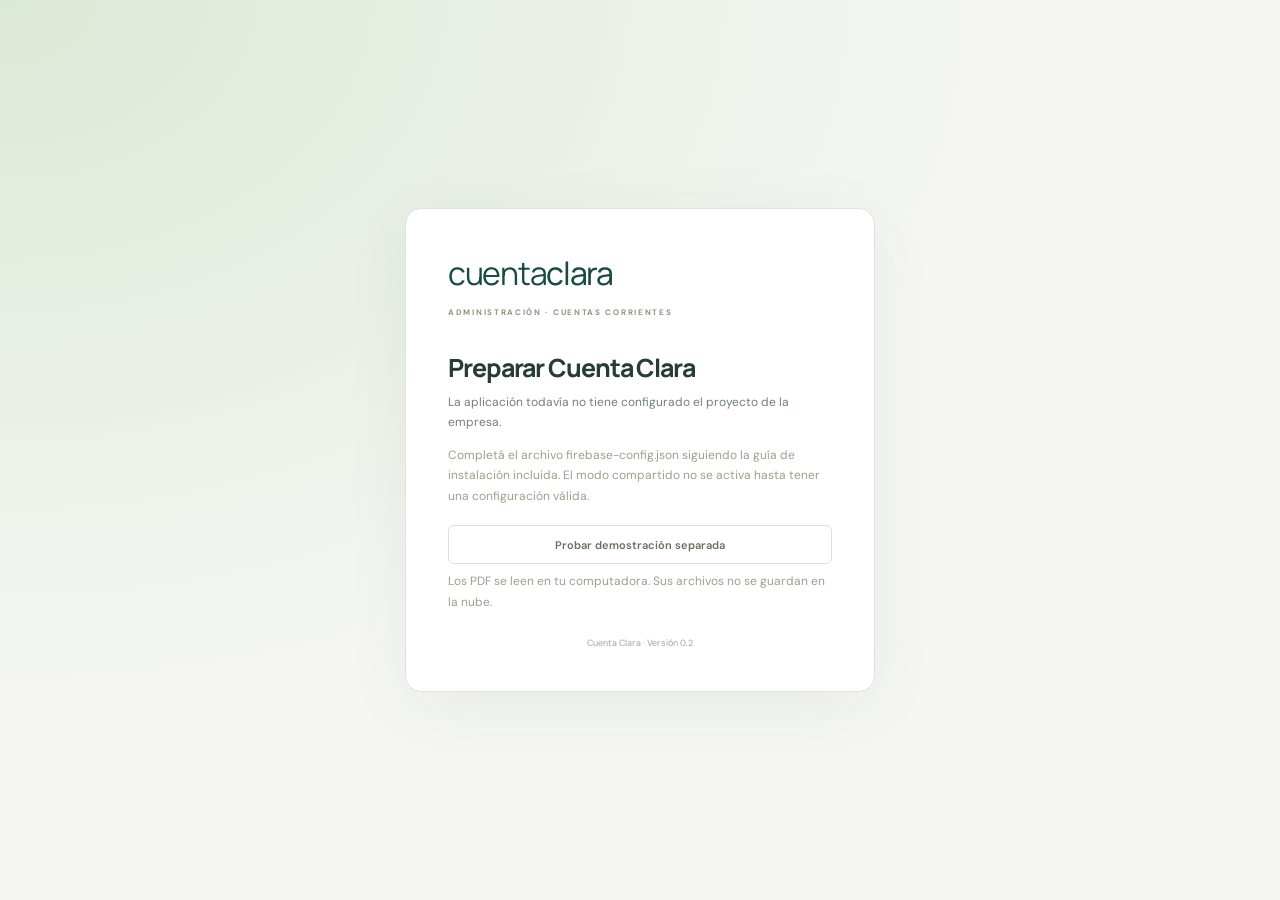
==== docs/index.html @ 3a0b6354 "Add files via upload" ====
<!doctype html>
<html lang="es-AR"><head><meta charset="UTF-8"><meta name="viewport" content="width=device-width, initial-scale=1.0"><meta name="theme-color" content="#174c43"><title>Cuenta Clara · Administración</title>  <script type="module" crossorigin src="./assets/index-BUtjv69B.js"></script>
  <link rel="modulepreload" crossorigin href="./assets/style-V3lvEBc2.js">
  <link rel="modulepreload" crossorigin href="./assets/domain-CBH5W_ga.js">
  <link rel="stylesheet" crossorigin href="./assets/style-u7dh1HYp.css">
</head><body><div id="app"></div><div id="modal-root"></div><div id="toast" role="status"></div></body></html>
---- docs/assets/style-u7dh1HYp.css ----
@import"https://fonts.googleapis.com/css2?family=DM+Sans:wght@400;450;500;550;600;650;700&family=Manrope:wght@400;500;600;650;700;750;800&display=swap";:root{font-family:DM Sans,Arial,sans-serif;color:#263d36;background:#f5f6f3;font-synthesis:none;--green:#174c43;--muted:#7b8580;--border:#e3e7e1;--soft:#eef3ee;--amber:#a66d20}*{box-sizing:border-box}body{margin:0}button,input,select,textarea{font:inherit}button,a,input,select,textarea{-webkit-tap-highlight-color:transparent}button{cursor:pointer}button:disabled{cursor:not-allowed;opacity:.45}button:focus-visible,a:focus-visible,input:focus-visible,select:focus-visible,textarea:focus-visible,label:focus-visible{outline:3px solid #99b7a1;outline-offset:3px}button{color:inherit}svg{width:20px;height:20px;flex-shrink:0;vertical-align:middle}a{color:inherit;text-decoration:none}h1,h2,h3,p{margin-top:0}h1,h2,h3{font-family:Manrope,DM Sans,sans-serif}h1{font-size:30px;font-weight:750;letter-spacing:-1.1px;margin-bottom:10px;line-height:1.25}h2{font-size:16px;letter-spacing:-.3px;margin-bottom:7px;font-weight:750}h3{font-size:15px;font-weight:700;margin-bottom:10px}p{font-size:14px;color:#718078;line-height:1.65}small{font-size:12px}.shell{display:flex;min-height:100vh}aside{width:246px;background:#fff;border-right:1px solid var(--border);position:fixed;inset:0 auto 0 0;display:flex;flex-direction:column;padding:32px 20px 0;z-index:20}.brand{display:flex;gap:10px;align-items:center;padding:0 10px;font-family:Manrope,sans-serif;font-size:25px;letter-spacing:-1.3px;font-weight:800;color:var(--green)}.brand-mark{background:var(--green);color:#fff;width:36px;height:38px;display:grid;place-items:center;border-radius:11px;transform:rotate(-6deg)}.brand-mark svg{width:25px;height:25px;transform:rotate(6deg)}.brand-light{font-weight:450}.brand small{display:block;font:600 8px DM Sans,sans-serif;letter-spacing:2.25px;margin-top:3px;color:#8b958e}.workspace{display:flex;align-items:center;gap:10px;padding:14px 10px;border:1px solid var(--border);border-radius:9px;margin:32px 0 27px;font-size:12px;font-weight:650}.workspace-icon{display:grid;place-items:center;width:30px;height:32px;border-radius:6px;background:#f0f1e8;color:#626e4f;font-size:14px}.workspace small{display:block;color:#8b938c;font-size:10px;font-weight:400;margin-top:4px}.workspace-dot{margin-left:auto;width:6px;height:6px;border-radius:50%;background:#88a78b}.nav-label{font-size:9px;font-weight:700;letter-spacing:1.6px;color:#919a94;padding-left:14px;display:block;margin-bottom:12px}.nav-label.second{margin-top:30px;margin-bottom:12px}nav{display:flex;flex-direction:column;gap:5px}.nav-item{border:0;background:none;display:flex;align-items:center;width:100%;height:44px;padding:0 13px;gap:12px;text-align:left;font-size:12px;color:#758077;border-radius:7px;position:relative}.nav-item svg{width:18px;height:18px}.nav-item.active{background:#eaf2eb;color:#255b45;font-weight:700}.nav-item.active:before{content:"";position:absolute;left:-20px;width:3px;height:25px;border-radius:0 3px 3px 0;background:var(--green)}.nav-item:hover:not(.active){background:#f5f7f3}.nav-count{font-size:10px;min-width:22px;text-align:center;background:#d9e8da;border-radius:5px;padding:3px 4px;margin-left:auto}.sidebar-bottom{margin-top:auto;padding-top:30px}.connection{font-size:11px;color:#5b7865;display:flex;align-items:center;gap:7px;margin:0 10px 8px}.connection span{width:6px;height:6px;background:#79977b;border-radius:50%}.sidebar-bottom p{font-size:10px;line-height:1.7;margin-left:10px;color:#98a097}.profile{border-top:1px solid var(--border);padding:22px 2px;display:flex;gap:10px;align-items:center;font-size:11px;font-weight:650}.avatar{border-radius:50%;width:34px;height:34px;display:grid;place-items:center;font-size:11px;background:#e9eee5;color:#53744a}.profile small{display:block;font-size:10px;color:#92998f;margin-top:4px;font-weight:400}.profile button{border:0;background:none;margin-left:auto;padding:4px;color:#869081}.profile svg{width:17px}.main{margin-left:246px;width:calc(100% - 246px);min-width:0;display:flex;flex-direction:column}header{height:78px;background:#fff;border-bottom:1px solid var(--border);display:flex;align-items:center;justify-content:space-between;padding:0 36px;gap:20px}.breadcrumb{display:flex;align-items:center;gap:12px;font-size:11px;color:#99a197}.breadcrumb svg{width:12px;height:12px}.breadcrumb strong{color:#59685d;font-weight:500}.header-right{display:flex;align-items:center;gap:24px}.period-pill{display:flex;gap:6px;align-items:center;font-size:10px;padding:7px 10px;background:#f3f5ef;border:1px solid #e9ede4;border-radius:5px;color:#6d7d62}.period-pill svg{width:12px;height:12px}.date-label{font-size:11px;color:#7b867b}.demo-bar{padding:9px 36px;background:#f2efdf;display:flex;align-items:center;justify-content:space-between;gap:12px;color:#8b7c51;font-size:10px;border-bottom:1px solid #eae6d5}.demo-bar strong{font-size:9px;letter-spacing:.6px}.demo-bar button{border:0;background:none;color:#7e7045;font-size:10px;display:flex;gap:6px;align-items:center;white-space:nowrap}.demo-bar svg{width:13px;height:13px}.update-bar{background:#e1edf5;border-bottom:1px solid #c9dde9;display:flex;align-items:center;justify-content:space-between;padding:12px 36px;font-size:13px;color:#2c5d73}.update-bar[hidden]{display:none}.update-bar button{border:1px solid #a4c3d5;border-radius:5px;background:#fff;padding:6px 12px;color:#275e75}.page-heading{display:flex;justify-content:space-between;align-items:center;gap:20px;margin-bottom:30px}.page-heading p{font-size:12px;margin-bottom:0}.eyebrow{font-size:9px;letter-spacing:1.7px;font-weight:700;color:#8a977e;margin-bottom:11px}.heading-actions{display:flex;gap:10px;flex-shrink:0}.btn{height:39px;display:inline-flex;align-items:center;justify-content:center;gap:8px;padding:0 15px;border-radius:6px;border:1px solid transparent;font-size:11px;font-weight:600;white-space:nowrap;text-decoration:none}.btn svg{width:15px;height:15px}.btn.primary{background:var(--green);color:#fff;border-color:var(--green);box-shadow:0 2px 2px #174c4308}.btn.primary:hover{background:#226152}.btn.secondary{border-color:#dce2d8;background:#fff;color:#65715f}.btn.secondary:hover{background:#f3f6ef}.btn.danger{background:#fff5f2;border-color:#e4c8c0;color:#a4533c}.btn.wide{width:100%;margin:7px 0}.btn.small{height:29px;font-size:10px;padding:0 12px}main{padding:35px 36px 50px;flex:1;max-width:1760px;width:100%;align-self:center}.stats{display:grid;grid-template-columns:repeat(4,minmax(0,1fr));gap:16px;margin-bottom:26px}.stat{background:#fff;border:1px solid var(--border);border-radius:9px;min-height:146px;padding:21px 20px 17px;box-shadow:0 2px 3px #364b2802}.stat-top{display:flex;align-items:center;justify-content:space-between;gap:4px;font-size:11px;color:#7c877c}.stat-icon{display:grid;place-items:center;width:29px;height:29px;border-radius:7px;background:#f4f6ee;color:#7d8d6c}.stat-icon svg{width:15px;height:15px}.stat>strong{display:block;font-family:Manrope,sans-serif;font-weight:750;font-size:25px;letter-spacing:-1.1px;margin:11px 0 8px;white-space:nowrap}.stat small{font-size:10px;color:#929d90}.stat.featured{background:#174c43;color:#fff;border-color:#174c43;position:relative;overflow:hidden}.stat.featured:after{content:"";position:absolute;border:1px solid #ffffff0d;border-radius:50%;width:140px;height:140px;bottom:-90px;right:-15px;box-shadow:0 0 0 20px #ffffff03,0 0 0 40px #ffffff02}.stat.featured .stat-top{color:#c2d3c3}.stat.featured small{color:#aec3b5}.stat.featured .stat-icon{background:#ffffff12;color:#c9dac4}.panel{background:#fff;border:1px solid var(--border);border-radius:9px;overflow:hidden;box-shadow:0 2px 3px #364b2802}.panel-heading{display:flex;align-items:center;justify-content:space-between;padding:23px 24px 18px;gap:12px}.panel-heading p{font-size:10px;margin:0;color:#96a08f}.panel-heading h2{font-size:14px}.text-btn{display:inline-flex;align-items:center;gap:5px;padding:0;border:0;background:none;color:#47734f;font-size:10px;white-space:nowrap}.text-btn svg{width:13px;height:13px}.dashboard-grid{display:grid;grid-template-columns:1.7fr 1fr;gap:23px;margin-bottom:25px}.account-bar-row{display:flex;gap:13px;align-items:center;width:100%;background:none;border:0;border-top:1px solid #f0f2eb;text-align:left;padding:17px 24px}.account-bar-row:hover{background:#fafcf7}.rank{font-size:10px;color:#a0a999;margin-top:-13px}.account-bar-main{flex:1;min-width:0}.account-bar-main strong{font-size:11px;font-weight:600}.account-bar-main small{font-size:9px;color:#929c8d;display:block;margin-top:3px}.bar-track{display:block;background:#f0f3ed;height:3px;border-radius:4px;margin-top:12px;max-width:300px}.bar-track>span{display:block;height:100%;background:#98ae8a;border-radius:4px}.account-bar-row:first-of-type .bar-track>span{background:#446e50}.account-bar-amount{font-size:12px;display:flex;align-items:center;gap:16px;white-space:nowrap}.account-bar-amount svg{width:13px;height:13px;color:#b5bcae}.quick-panel{display:flex;flex-direction:column;align-items:center;padding-bottom:20px;background:linear-gradient(145deg,#fff,#fcfcf6)}.quick-panel .panel-heading{align-self:stretch}.quick-panel>p{max-width:260px;text-align:center;font-size:11px;padding:0 20px;color:#899280;line-height:1.8;margin-bottom:14px}.quick-panel>h3{font-size:14px;margin-bottom:8px}.quick-panel .wide{width:calc(100% - 48px);margin-top:auto}.import-illustration{position:relative;width:75px;height:77px;margin:7px 0 19px;border:1px solid #dce4d6;border-radius:14px;background:#f2f5eb;display:grid;place-items:center;transform:rotate(-7deg)}.import-illustration>svg{width:38px;height:38px;color:#6b8860}.import-illustration>span{position:absolute;bottom:-6px;right:-8px;width:27px;height:27px;background:#467c55;border:4px solid #fff;border-radius:50%;color:#fff;display:grid;place-items:center}.import-illustration>span svg{width:13px;height:13px}.privacy-note{font-size:9px;display:flex;align-items:center;gap:5px;color:#9aab90;margin-top:8px}.privacy-note svg{width:11px;height:11px}.table-wrap{overflow:auto}table{width:100%;border-collapse:collapse;font-size:11px;text-align:left;white-space:nowrap}thead{background:#f8faf6;color:#8b9585}th{font-size:9px;font-weight:600;letter-spacing:.3px;padding:12px 22px;border-top:1px solid #edf0e8;border-bottom:1px solid #e9ede5}td{padding:16px 22px;border-bottom:1px solid #eef1e9;color:#68745f}tr:last-child td{border-bottom:0}tbody tr:hover{background:#fcfdf9}.num{text-align:right;font-variant-numeric:tabular-nums}.strong{font-weight:650;color:#3d5143}.cell-link{border:0;background:none;padding:0;font-size:11px;font-weight:600;color:#365d42;text-align:left}.cell-link:hover{text-decoration:underline}.cell-sub{display:block;color:#9aa38f;font-size:9px;margin-top:5px;max-width:220px;overflow:hidden;text-overflow:ellipsis}.badge{display:inline-block;font-size:9px;line-height:1.5;padding:3px 7px;border-radius:4px;font-weight:500}.badge.green{background:#eaf3e8;color:#658359}.badge.gray{background:#f0f2ec;color:#849176}.badge.amber{background:#fbf1db;color:#ab873e}.badge.blue{background:#eaf0f5;color:#6b8a9d}.movement-icon{display:inline-grid;place-items:center;width:26px;height:26px;border-radius:7px;background:#eff3e9;margin-right:10px;color:#879f76}.movement-icon svg{width:13px;height:13px}.toolbar{display:flex;align-items:center;gap:12px;padding:20px 22px;flex-wrap:wrap}.search-box{display:flex;align-items:center;gap:10px;min-width:270px;flex:1;height:38px;padding:0 12px;border:1px solid #e0e5d9;border-radius:6px;background:#fff}.search-box svg{width:15px;height:15px;color:#98a18e}.search-box input{width:100%;border:0;outline:0;font-size:11px;color:#617357;background:transparent}.search-box input::placeholder{color:#a1a995}.toolbar select{font-size:10px;min-width:150px;height:38px;border:1px solid #e0e5d9;color:#7a866d;border-radius:6px;background:#fff;padding:0 10px}.date-filters{display:flex;align-items:center;gap:14px;padding:0 22px 18px;font-size:10px;flex-wrap:wrap;color:#8d987f}.date-filters label{display:flex;align-items:center;gap:6px}.date-filters input{font-size:10px;border:1px solid var(--border);border-radius:4px;padding:5px;color:#738269}.date-filters>span{margin-left:auto;font-weight:600}.table-footer{border-top:1px solid var(--border);padding:15px 22px;display:flex;align-items:center;justify-content:space-between;font-size:10px;color:#95a087;gap:14px}.table-footer>div{display:flex;gap:6px}.credit-text{color:#568c65!important}.danger-text{color:#b45943!important}.muted{color:#94a088;font-size:11px}.empty{text-align:center;padding:40px 20px;color:#a5af98}.empty>svg{width:33px;height:33px;margin-bottom:14px;color:#9aac8a}.empty h3{font-size:14px;color:#64765a}.empty p{font-size:11px;margin:0 auto 15px;max-width:380px}.import-layout{display:grid;grid-template-columns:1.9fr 1fr;gap:24px}.import-panel{padding-bottom:5px}.dropzone{display:flex;align-items:center;flex-direction:column;justify-content:center;margin:8px 24px 20px;padding:38px 20px;border:1.5px dashed #c7d5bd;border-radius:8px;background:#fafcf7;cursor:pointer;text-align:center;gap:12px}.dropzone.dragging{background:#e8f0df;border-color:#46784e}.dropzone input{display:none}.upload-icon{width:53px;height:53px;border:1px solid #dfE7d7;background:#fff;border-radius:13px;display:grid;place-items:center;margin-bottom:7px;color:#638356}.upload-icon svg{width:24px;height:24px}.dropzone>strong{font-size:15px}.dropzone>span:not(.btn):not(.upload-icon){font-size:11px;color:#94a087}.dropzone .btn{margin-top:5px}.upload-status{font-size:12px;text-align:center;color:#668657;margin-bottom:10px}.import-steps{display:grid;grid-template-columns:repeat(3,1fr);gap:16px;padding:0 24px 20px}.import-steps>div{font-size:11px;position:relative;padding-left:32px}.import-steps span{position:absolute;left:0;top:-2px;border-radius:50%;width:23px;height:23px;background:#edf3e7;display:grid;place-items:center;color:#809b6b;font-size:10px}.import-steps p{font-size:10px;line-height:1.5;margin-top:5px}.import-help{padding:26px 24px;background:#fcfdf8}.round-icon{display:inline-grid;place-items:center;width:38px;height:38px;border:1px solid #e1e8d8;border-radius:10px;background:#f0f5e8;color:#74985e;margin-bottom:17px}.round-icon svg{width:18px;height:18px}.import-help h2{font-size:16px}.import-help p,.import-help h3{font-size:12px}.import-help ul,.rules-list{padding-left:17px;font-size:11px;color:#87957c;line-height:1.9}.import-help li{margin-bottom:9px}hr{border:0;border-top:1px solid #e6ecdf;margin:23px 0}.callout{font-size:11px;color:#8b825d;background:#f6f3e7;border:1px solid #ede7d2;padding:13px 15px;border-radius:6px;line-height:1.7}.callout svg{width:15px;height:15px;margin-right:5px}.green-callout{color:#547d57;background:#eff6eb;border-color:#dce9d1}.review-panel{margin-top:25px}.review-table th,.review-table td{padding:11px 12px}.review-table input:not([type=checkbox]){width:150px;display:block;padding:7px 8px;font-size:10px;border:1px solid #e4e8dc;border-radius:4px;margin:3px 0;color:#637657;background:#fff}.review-table input[data-field=total]{width:105px}.review-table input[data-field=seller]{width:80px}.review-table input[type=checkbox]{accent-color:var(--green)}.review-table td{vertical-align:top}.duplicate-row{background:#faf8f0}.three{grid-template-columns:repeat(3,1fr)}.total-row{background:#f0f4e9;font-weight:700}.total-row td{color:#557148}.close-banner{display:flex;align-items:center;gap:22px;background:#fff;border:1px solid var(--border);border-radius:9px;padding:27px;margin-bottom:16px}.close-banner .round-icon{margin:0;flex-shrink:0;width:48px;height:48px}.close-banner h2{text-transform:capitalize;font-size:23px}.close-banner p{font-size:11px;margin:0;max-width:600px}.close-banner .btn{margin-left:auto}.helper{font-size:11px;line-height:1.7;color:#98a28b}.spaced{margin-top:25px}.settings-grid{display:grid;grid-template-columns:repeat(2,1fr);gap:24px}.padded{padding:25px}.padded h2{margin-top:13px}.padded p{font-size:12px}.setting-line{display:flex;align-items:center;justify-content:space-between;gap:15px;border-bottom:1px solid #eef1e6;padding:14px 0;font-size:11px;color:#94a083}.setting-line strong{font-size:11px;color:#637854;text-align:right}.setting-line:last-child{border:0}.padded .callout{margin-top:22px}footer{display:flex;justify-content:space-between;gap:20px;margin:0 36px;border-top:1px solid var(--border);padding:19px 0;color:#94a086;font-size:9px}footer>span{color:#acb49f}.modal-open{overflow:hidden}.modal-backdrop{position:fixed;inset:0;background:#15382c66;backdrop-filter:blur(3px);display:flex;align-items:center;justify-content:center;padding:35px;z-index:100}.modal{background:#fff;border:1px solid #d8e3cf;border-radius:12px;width:550px;max-width:100%;max-height:90vh;display:flex;flex-direction:column;box-shadow:0 20px 80px #183d2b33}.wide-modal{width:880px}.modal-heading{display:flex;align-items:center;justify-content:space-between;padding:25px 28px 20px;border-bottom:1px solid var(--border);flex-shrink:0}.modal-heading h2{font-size:22px;letter-spacing:-.7px;margin:0}.modal-heading .eyebrow{font-size:8px;margin-bottom:8px}.icon-btn{background:#f4f7ef;border:0;border-radius:50%;width:30px;height:30px;display:grid;place-items:center;color:#8d9d7d}.icon-btn svg{width:16px;height:16px}.modal-body{padding:24px 28px;overflow:auto;min-height:0}.modal-body p{font-size:12px}.modal-footer{display:flex;justify-content:flex-end;gap:9px;border-top:1px solid var(--border);padding:17px 28px;flex-shrink:0}.field{display:block;font-size:11px;font-weight:600;color:#69805c;margin-bottom:18px}.field>input,.field>select,.field>textarea{display:block;width:100%;height:40px;border:1px solid #dce5d2;border-radius:5px;padding:9px 11px;font-size:12px;color:#47603d;background:#fff;margin-top:8px}.field>textarea{height:90px;resize:vertical}.field .optional{font-weight:400;color:#9aab8a}.form-grid{display:grid;grid-template-columns:1fr 1fr;gap:18px}.allocation-heading{display:flex;justify-content:space-between;gap:12px;align-items:center;margin-top:24px}.allocation-heading h3{margin:0}.allocation-list{border:1px solid #e3eadc;border-radius:6px;max-height:275px;overflow:auto}.allocation-row{display:flex;justify-content:space-between;align-items:center;gap:12px;padding:12px 15px;border-bottom:1px solid #edf1e5}.allocation-row:last-child{border:0}.allocation-row strong{font-size:11px}.allocation-row small{display:block;font-size:10px;color:#8fa27d;margin-top:5px}.allocation-row input{width:145px;height:35px;border:1px solid #d9e3cf;border-radius:5px;padding:7px 10px;text-align:right;font-size:12px;color:#47643c}.payment-totals{display:flex;justify-content:space-between;background:#f3f7ed;padding:17px 20px;border-radius:6px;margin:18px 0}.payment-totals span{display:block;font-size:10px;color:#8a9e77;margin-bottom:5px}.payment-totals strong{font-size:19px;color:#4b713c}.mini-stats{display:flex;gap:30px;padding:20px 0;margin-bottom:16px;border-bottom:1px solid var(--border)}.mini-stats small{display:block;color:#91a07f;font-size:10px;margin-bottom:9px}.mini-stats strong{font-family:Manrope;font-size:22px;letter-spacing:-.6px}.account-meta{font-size:12px;color:#8d9b7d}.modal .table-wrap{margin:0 -5px}.modal td,.modal th{padding:12px 10px;font-size:10px}.detail-grid{display:grid;grid-template-columns:repeat(3,1fr);gap:24px;margin-bottom:25px}.detail-grid small{display:block;font-size:10px;color:#98a986;margin-bottom:8px}.detail-grid strong{font-size:12px;font-weight:600}.receipt-heading{display:flex;justify-content:space-between;gap:20px;padding-bottom:20px;border-bottom:2px solid #668450}.receipt-heading h3{font-size:17px;margin-bottom:6px}.receipt-heading span{font-size:10px;color:#9aa88a}.receipt-heading>strong{font-size:18px;color:#617c4f}.receipt-data{display:flex;justify-content:space-between;gap:20px;margin:25px 0}.receipt-data>div{display:flex;flex-direction:column;gap:6px}.receipt-data small{font-size:10px;color:#a2ae92}.receipt-data strong{font-size:13px}.receipt-data span{font-size:11px;color:#9aa78c}.receipt-amount{display:flex;justify-content:space-between;align-items:center;background:#f2f6ea;padding:21px 20px;margin-bottom:25px;border-radius:6px;font-size:12px;color:#7b9369}.receipt-amount strong{font-size:24px;color:#476c35}.void-stamp{color:#a54d39;padding:10px;font-size:22px;border:2px solid #c98f7f;display:inline-block;margin-top:15px}.sr-only{position:absolute;width:1px;height:1px;overflow:hidden;clip:rect(0,0,0,0)}#form-error{color:#b0553b;font-size:12px;line-height:1.7;margin-top:15px}#form-error:empty{display:none}#toast{position:fixed;bottom:27px;left:calc(50% + 100px);transform:translate(-50%,20px);background:#254f3d;color:#fff;border:1px solid #57754a;border-radius:8px;padding:14px 22px;max-width:650px;font-size:12px;line-height:1.6;opacity:0;pointer-events:none;transition:opacity .15s,transform .15s;z-index:200;box-shadow:0 5px 20px #0002}#toast.show{opacity:1;transform:translate(-50%)}#toast.error{background:#874e3b;border-color:#aa7a5b}.desktop-only{display:none}@media(min-width:1550px){main{padding:42px 45px}.stat>strong{font-size:29px}.dashboard-grid{grid-template-columns:1.9fr 1fr}.account-bar-row{padding-top:20px;padding-bottom:20px}}@media(max-width:1250px){aside{width:215px;padding-left:16px;padding-right:16px}.main{margin-left:215px;width:calc(100% - 215px)}.brand{font-size:22px;padding:0 5px}.brand small{font-size:7px}.nav-item.active:before{left:-16px}header{padding:0 24px}.demo-bar{padding-left:24px;padding-right:24px}main{padding:28px 24px}.stat{padding:16px 14px;min-height:135px}.stat>strong{font-size:21px}.stats{gap:12px}.page-heading{align-items:flex-start}h1{font-size:27px}.heading-actions{flex-direction:column;gap:6px}.heading-actions .btn{height:33px}.dashboard-grid{gap:16px;grid-template-columns:1.55fr 1fr}.account-bar-row{padding-left:18px;padding-right:18px;gap:9px}.account-bar-amount{font-size:11px;gap:8px}.account-bar-main strong{font-size:10px}.account-bar-main small{font-size:8px}.quick-panel>h3{font-size:12px}.panel-heading{padding-left:18px;padding-right:18px}.date-label{display:none}.import-layout{grid-template-columns:1.6fr 1fr}.import-steps{gap:8px;padding-left:18px;padding-right:18px}.import-steps>div{padding-left:0;padding-top:29px}.import-steps span{top:0}.quick-panel>p{font-size:10px}td,th{padding-left:17px;padding-right:17px}.nav-item{font-size:11px}.table-footer{padding:12px 17px}.close-banner{padding:21px;gap:15px}.close-banner h2{font-size:20px}}@media(max-width:950px){.shell{display:none}.desktop-only{min-height:100vh;display:flex;align-items:center;justify-content:center;flex-direction:column;padding:40px;text-align:center}.desktop-only>svg{width:40px;height:40px;margin-bottom:25px;color:#668056}.desktop-only h2{font-size:23px}.desktop-only p{max-width:350px;font-size:14px}.modal-backdrop{display:none}}@media print{aside,header,.demo-bar,.heading-actions,footer,.toolbar,.date-filters,.btn,.text-btn{display:none!important}.main{width:100%;margin:0}main{padding:0}.panel{border:0;box-shadow:none}.shell{display:block}.desktop-only{display:none}}.login-shell{min-height:100vh;display:grid;place-items:center;padding:35px;background:radial-gradient(ellipse at top left,#dce8d6,transparent 55%),#f5f6f3}.login-card{width:470px;max-width:100%;padding:42px;border-radius:16px;background:#fff;border:1px solid #dce5d6;box-shadow:0 14px 65px #174c4310}.login-brand{font-family:Manrope,sans-serif;font-size:32px;letter-spacing:-1.3px;color:#174c43;margin-bottom:12px}.login-brand strong{font-weight:450}.login-card .eyebrow{display:block;font-size:8px;margin-bottom:35px}.login-card h1{font-size:25px}.login-card p{font-size:12px}.login-version{display:block;text-align:center;font-size:9px;color:#9ba992;margin-top:25px}.login-error{margin-bottom:20px;overflow-wrap:anywhere}.loading-screen{display:grid;place-items:center;min-height:100vh;color:#52794d}.cloud-bar{background:#e9f2e9;color:#54734c;border-color:#dae6d6}.cloud-bar button{color:#54734c}#init-error{color:#a34e38;font-size:12px}
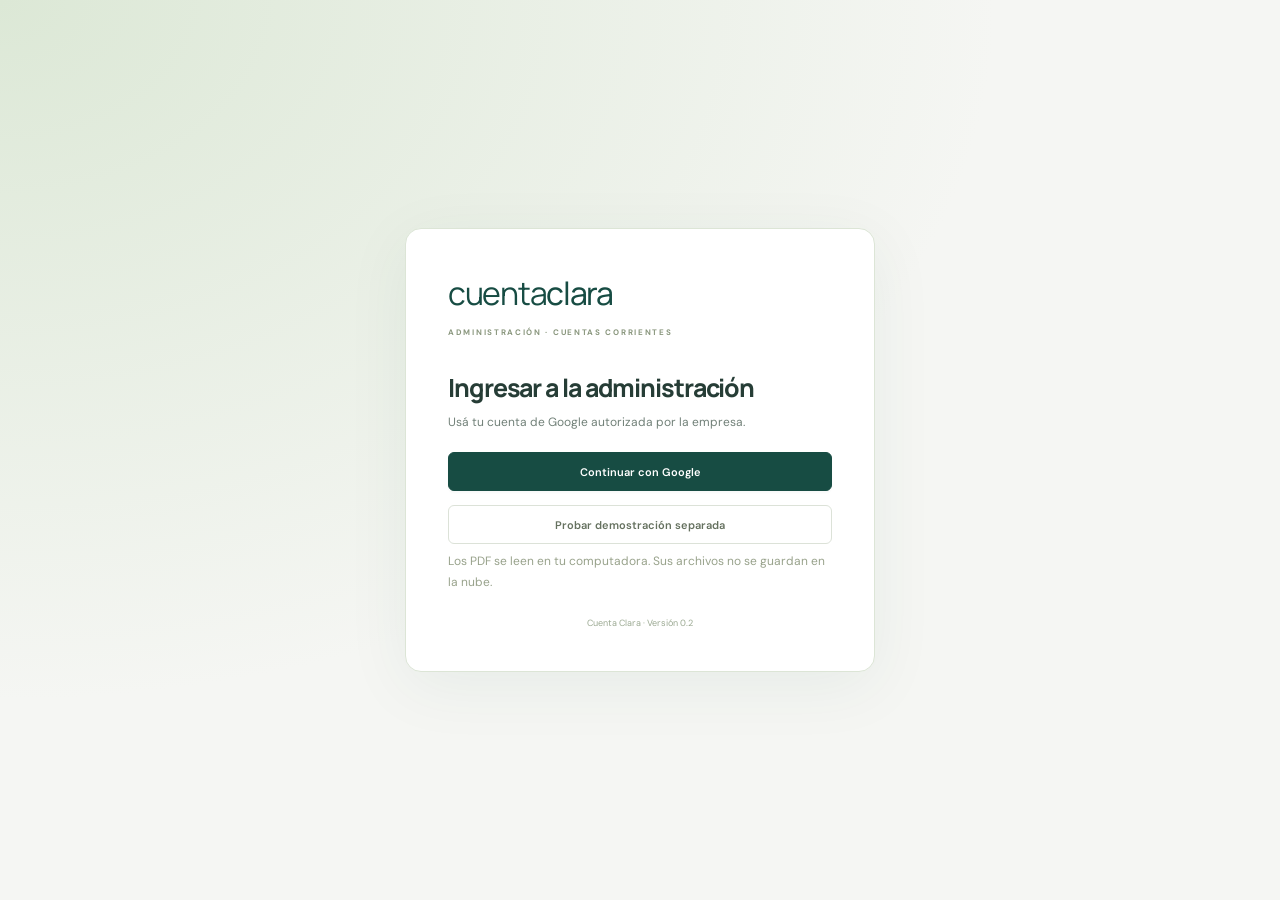
==== commit 57f0f008: "Add files via upload" ====
--- a/docs/index.html
+++ b/docs/index.html
@@ -1,6 +1,6 @@
 <!doctype html>
-<html lang="es-AR"><head><meta charset="UTF-8"><meta name="viewport" content="width=device-width, initial-scale=1.0"><meta name="theme-color" content="#174c43"><title>Cuenta Clara · Administración</title>  <script type="module" crossorigin src="./assets/index-BUtjv69B.js"></script>
-  <link rel="modulepreload" crossorigin href="./assets/style-V3lvEBc2.js">
-  <link rel="modulepreload" crossorigin href="./assets/domain-CBH5W_ga.js">
-  <link rel="stylesheet" crossorigin href="./assets/style-u7dh1HYp.css">
+<html lang="es-AR"><head><meta charset="UTF-8"><meta name="viewport" content="width=device-width, initial-scale=1.0"><meta name="theme-color" content="#174c43"><title>Cuenta Clara · Administración</title>  <script type="module" crossorigin src="./assets/index-BOYh2QRl.js"></script>
+  <link rel="modulepreload" crossorigin href="./assets/style-Cfg3qlSr.js">
+  <link rel="modulepreload" crossorigin href="./assets/domain-D1X_WemY.js">
+  <link rel="stylesheet" crossorigin href="./assets/style-BJ0FWhOJ.css">
 </head><body><div id="app"></div><div id="modal-root"></div><div id="toast" role="status"></div></body></html>
--- a/docs/assets/style-BJ0FWhOJ.css
+++ b/docs/assets/style-BJ0FWhOJ.css
@@ -0,0 +1 @@
+@import"https://fonts.googleapis.com/css2?family=DM+Sans:wght@400;450;500;550;600;650;700&family=Manrope:wght@400;500;600;650;700;750;800&display=swap";:root{font-family:DM Sans,Arial,sans-serif;color:#263d36;background:#f5f6f3;font-synthesis:none;--green:#174c43;--muted:#7b8580;--border:#e3e7e1;--soft:#eef3ee;--amber:#a66d20}*{box-sizing:border-box}body{margin:0}button,input,select,textarea{font:inherit}button,a,input,select,textarea{-webkit-tap-highlight-color:transparent}button{cursor:pointer}button:disabled{cursor:not-allowed;opacity:.45}button:focus-visible,a:focus-visible,input:focus-visible,select:focus-visible,textarea:focus-visible,label:focus-visible{outline:3px solid #99b7a1;outline-offset:3px}button{color:inherit}svg{width:20px;height:20px;flex-shrink:0;vertical-align:middle}a{color:inherit;text-decoration:none}h1,h2,h3,p{margin-top:0}h1,h2,h3{font-family:Manrope,DM Sans,sans-serif}h1{font-size:30px;font-weight:750;letter-spacing:-1.1px;margin-bottom:10px;line-height:1.25}h2{font-size:16px;letter-spacing:-.3px;margin-bottom:7px;font-weight:750}h3{font-size:15px;font-weight:700;margin-bottom:10px}p{font-size:14px;color:#718078;line-height:1.65}small{font-size:12px}.shell{display:flex;min-height:100vh}aside{width:246px;background:#fff;border-right:1px solid var(--border);position:fixed;inset:0 auto 0 0;display:flex;flex-direction:column;padding:32px 20px 0;z-index:20}.brand{display:flex;gap:10px;align-items:center;padding:0 10px;font-family:Manrope,sans-serif;font-size:25px;letter-spacing:-1.3px;font-weight:800;color:var(--green)}.brand-mark{background:var(--green);color:#fff;width:36px;height:38px;display:grid;place-items:center;border-radius:11px;transform:rotate(-6deg)}.brand-mark svg{width:25px;height:25px;transform:rotate(6deg)}.brand-light{font-weight:450}.brand small{display:block;font:600 8px DM Sans,sans-serif;letter-spacing:2.25px;margin-top:3px;color:#8b958e}.workspace{display:flex;align-items:center;gap:10px;padding:14px 10px;border:1px solid var(--border);border-radius:9px;margin:32px 0 27px;font-size:12px;font-weight:650}.workspace-icon{display:grid;place-items:center;width:30px;height:32px;border-radius:6px;background:#f0f1e8;color:#626e4f;font-size:14px}.workspace small{display:block;color:#8b938c;font-size:10px;font-weight:400;margin-top:4px}.workspace-dot{margin-left:auto;width:6px;height:6px;border-radius:50%;background:#88a78b}.nav-label{font-size:9px;font-weight:700;letter-spacing:1.6px;color:#919a94;padding-left:14px;display:block;margin-bottom:12px}.nav-label.second{margin-top:30px;margin-bottom:12px}nav{display:flex;flex-direction:column;gap:5px}.nav-item{border:0;background:none;display:flex;align-items:center;width:100%;height:44px;padding:0 13px;gap:12px;text-align:left;font-size:12px;color:#758077;border-radius:7px;position:relative}.nav-item svg{width:18px;height:18px}.nav-item.active{background:#eaf2eb;color:#255b45;font-weight:700}.nav-item.active:before{content:"";position:absolute;left:-20px;width:3px;height:25px;border-radius:0 3px 3px 0;background:var(--green)}.nav-item:hover:not(.active){background:#f5f7f3}.nav-count{font-size:10px;min-width:22px;text-align:center;background:#d9e8da;border-radius:5px;padding:3px 4px;margin-left:auto}.sidebar-bottom{margin-top:auto;padding-top:30px}.connection{font-size:11px;color:#5b7865;display:flex;align-items:center;gap:7px;margin:0 10px 8px}.connection span{width:6px;height:6px;background:#79977b;border-radius:50%}.sidebar-bottom p{font-size:10px;line-height:1.7;margin-left:10px;color:#98a097}.profile{border-top:1px solid var(--border);padding:22px 2px;display:flex;gap:10px;align-items:center;font-size:11px;font-weight:650}.avatar{border-radius:50%;width:34px;height:34px;display:grid;place-items:center;font-size:11px;background:#e9eee5;color:#53744a}.profile small{display:block;font-size:10px;color:#92998f;margin-top:4px;font-weight:400}.profile button{border:0;background:none;margin-left:auto;padding:4px;color:#869081}.profile svg{width:17px}.main{margin-left:246px;width:calc(100% - 246px);min-width:0;display:flex;flex-direction:column}header{height:78px;background:#fff;border-bottom:1px solid var(--border);display:flex;align-items:center;justify-content:space-between;padding:0 36px;gap:20px}.breadcrumb{display:flex;align-items:center;gap:12px;font-size:11px;color:#99a197}.breadcrumb svg{width:12px;height:12px}.breadcrumb strong{color:#59685d;font-weight:500}.header-right{display:flex;align-items:center;gap:24px}.period-pill{display:flex;gap:6px;align-items:center;font-size:10px;padding:7px 10px;background:#f3f5ef;border:1px solid #e9ede4;border-radius:5px;color:#6d7d62}.period-pill svg{width:12px;height:12px}.date-label{font-size:11px;color:#7b867b}.demo-bar{padding:9px 36px;background:#f2efdf;display:flex;align-items:center;justify-content:space-between;gap:12px;color:#8b7c51;font-size:10px;border-bottom:1px solid #eae6d5}.demo-bar strong{font-size:9px;letter-spacing:.6px}.demo-bar button{border:0;background:none;color:#7e7045;font-size:10px;display:flex;gap:6px;align-items:center;white-space:nowrap}.demo-bar svg{width:13px;height:13px}.update-bar{background:#e1edf5;border-bottom:1px solid #c9dde9;display:flex;align-items:center;justify-content:space-between;padding:12px 36px;font-size:13px;color:#2c5d73}.update-bar[hidden]{display:none}.update-bar button{border:1px solid #a4c3d5;border-radius:5px;background:#fff;padding:6px 12px;color:#275e75}.page-heading{display:flex;justify-content:space-between;align-items:center;gap:20px;margin-bottom:30px}.page-heading p{font-size:12px;margin-bottom:0}.eyebrow{font-size:9px;letter-spacing:1.7px;font-weight:700;color:#8a977e;margin-bottom:11px}.heading-actions{display:flex;gap:10px;flex-shrink:0}.btn{height:39px;display:inline-flex;align-items:center;justify-content:center;gap:8px;padding:0 15px;border-radius:6px;border:1px solid transparent;font-size:11px;font-weight:600;white-space:nowrap;text-decoration:none}.btn svg{width:15px;height:15px}.btn.primary{background:var(--green);color:#fff;border-color:var(--green);box-shadow:0 2px 2px #174c4308}.btn.primary:hover{background:#226152}.btn.secondary{border-color:#dce2d8;background:#fff;color:#65715f}.btn.secondary:hover{background:#f3f6ef}.btn.danger{background:#fff5f2;border-color:#e4c8c0;color:#a4533c}.btn.wide{width:100%;margin:7px 0}.btn.small{height:29px;font-size:10px;padding:0 12px}main{padding:35px 36px 50px;flex:1;max-width:1760px;width:100%;align-self:center}.stats{display:grid;grid-template-columns:repeat(4,minmax(0,1fr));gap:16px;margin-bottom:26px}.stat{background:#fff;border:1px solid var(--border);border-radius:9px;min-height:146px;padding:21px 20px 17px;box-shadow:0 2px 3px #364b2802}.stat-top{display:flex;align-items:center;justify-content:space-between;gap:4px;font-size:11px;color:#7c877c}.stat-icon{display:grid;place-items:center;width:29px;height:29px;border-radius:7px;background:#f4f6ee;color:#7d8d6c}.stat-icon svg{width:15px;height:15px}.stat>strong{display:block;font-family:Manrope,sans-serif;font-weight:750;font-size:25px;letter-spacing:-1.1px;margin:11px 0 8px;white-space:nowrap}.stat small{font-size:10px;color:#929d90}.stat.featured{background:#174c43;color:#fff;border-color:#174c43;position:relative;overflow:hidden}.stat.featured:after{content:"";position:absolute;border:1px solid #ffffff0d;border-radius:50%;width:140px;height:140px;bottom:-90px;right:-15px;box-shadow:0 0 0 20px #ffffff03,0 0 0 40px #ffffff02}.stat.featured .stat-top{color:#c2d3c3}.stat.featured small{color:#aec3b5}.stat.featured .stat-icon{background:#ffffff12;color:#c9dac4}.panel{background:#fff;border:1px solid var(--border);border-radius:9px;overflow:hidden;box-shadow:0 2px 3px #364b2802}.panel-heading{display:flex;align-items:center;justify-content:space-between;padding:23px 24px 18px;gap:12px}.panel-heading p{font-size:10px;margin:0;color:#96a08f}.panel-heading h2{font-size:14px}.text-btn{display:inline-flex;align-items:center;gap:5px;padding:0;border:0;background:none;color:#47734f;font-size:10px;white-space:nowrap}.text-btn svg{width:13px;height:13px}.dashboard-grid{display:grid;grid-template-columns:1.7fr 1fr;gap:23px;margin-bottom:25px}.account-bar-row{display:flex;gap:13px;align-items:center;width:100%;background:none;border:0;border-top:1px solid #f0f2eb;text-align:left;padding:17px 24px}.account-bar-row:hover{background:#fafcf7}.rank{font-size:10px;color:#a0a999;margin-top:-13px}.account-bar-main{flex:1;min-width:0}.account-bar-main strong{font-size:11px;font-weight:600}.account-bar-main small{font-size:9px;color:#929c8d;display:block;margin-top:3px}.bar-track{display:block;background:#f0f3ed;height:3px;border-radius:4px;margin-top:12px;max-width:300px}.bar-track>span{display:block;height:100%;background:#98ae8a;border-radius:4px}.account-bar-row:first-of-type .bar-track>span{background:#446e50}.account-bar-amount{font-size:12px;display:flex;align-items:center;gap:16px;white-space:nowrap}.account-bar-amount svg{width:13px;height:13px;color:#b5bcae}.quick-panel{display:flex;flex-direction:column;align-items:center;padding-bottom:20px;background:linear-gradient(145deg,#fff,#fcfcf6)}.quick-panel .panel-heading{align-self:stretch}.quick-panel>p{max-width:260px;text-align:center;font-size:11px;padding:0 20px;color:#899280;line-height:1.8;margin-bottom:14px}.quick-panel>h3{font-size:14px;margin-bottom:8px}.quick-panel .wide{width:calc(100% - 48px);margin-top:auto}.import-illustration{position:relative;width:75px;height:77px;margin:7px 0 19px;border:1px solid #dce4d6;border-radius:14px;background:#f2f5eb;display:grid;place-items:center;transform:rotate(-7deg)}.import-illustration>svg{width:38px;height:38px;color:#6b8860}.import-illustration>span{position:absolute;bottom:-6px;right:-8px;width:27px;height:27px;background:#467c55;border:4px solid #fff;border-radius:50%;color:#fff;display:grid;place-items:center}.import-illustration>span svg{width:13px;height:13px}.privacy-note{font-size:9px;display:flex;align-items:center;gap:5px;color:#9aab90;margin-top:8px}.privacy-note svg{width:11px;height:11px}.table-wrap{overflow:auto}table{width:100%;border-collapse:collapse;font-size:11px;text-align:left;white-space:nowrap}thead{background:#f8faf6;color:#8b9585}th{font-size:9px;font-weight:600;letter-spacing:.3px;padding:12px 22px;border-top:1px solid #edf0e8;border-bottom:1px solid #e9ede5}td{padding:16px 22px;border-bottom:1px solid #eef1e9;color:#68745f}tr:last-child td{border-bottom:0}tbody tr:hover{background:#fcfdf9}.num{text-align:right;font-variant-numeric:tabular-nums}.strong{font-weight:650;color:#3d5143}.cell-link{border:0;background:none;padding:0;font-size:11px;font-weight:600;color:#365d42;text-align:left}.cell-link:hover{text-decoration:underline}.cell-sub{display:block;color:#9aa38f;font-size:9px;margin-top:5px;max-width:220px;overflow:hidden;text-overflow:ellipsis}.badge{display:inline-block;font-size:9px;line-height:1.5;padding:3px 7px;border-radius:4px;font-weight:500}.badge.green{background:#eaf3e8;color:#658359}.badge.gray{background:#f0f2ec;color:#849176}.badge.amber{background:#fbf1db;color:#ab873e}.badge.blue{background:#eaf0f5;color:#6b8a9d}.movement-icon{display:inline-grid;place-items:center;width:26px;height:26px;border-radius:7px;background:#eff3e9;margin-right:10px;color:#879f76}.movement-icon svg{width:13px;height:13px}.toolbar{display:flex;align-items:center;gap:12px;padding:20px 22px;flex-wrap:wrap}.search-box{display:flex;align-items:center;gap:10px;min-width:270px;flex:1;height:38px;padding:0 12px;border:1px solid #e0e5d9;border-radius:6px;background:#fff}.search-box svg{width:15px;height:15px;color:#98a18e}.search-box input{width:100%;border:0;outline:0;font-size:11px;color:#617357;background:transparent}.search-box input::placeholder{color:#a1a995}.toolbar select{font-size:10px;min-width:150px;height:38px;border:1px solid #e0e5d9;color:#7a866d;border-radius:6px;background:#fff;padding:0 10px}.date-filters{display:flex;align-items:center;gap:14px;padding:0 22px 18px;font-size:10px;flex-wrap:wrap;color:#8d987f}.date-filters label{display:flex;align-items:center;gap:6px}.date-filters input{font-size:10px;border:1px solid var(--border);border-radius:4px;padding:5px;color:#738269}.date-filters>span{margin-left:auto;font-weight:600}.table-footer{border-top:1px solid var(--border);padding:15px 22px;display:flex;align-items:center;justify-content:space-between;font-size:10px;color:#95a087;gap:14px}.table-footer>div{display:flex;gap:6px}.credit-text{color:#568c65!important}.danger-text{color:#b45943!important}.muted{color:#94a088;font-size:11px}.empty{text-align:center;padding:40px 20px;color:#a5af98}.empty>svg{width:33px;height:33px;margin-bottom:14px;color:#9aac8a}.empty h3{font-size:14px;color:#64765a}.empty p{font-size:11px;margin:0 auto 15px;max-width:380px}.import-layout{display:grid;grid-template-columns:1.9fr 1fr;gap:24px}.import-panel{padding-bottom:5px}.dropzone{display:flex;align-items:center;flex-direction:column;justify-content:center;margin:8px 24px 20px;padding:38px 20px;border:1.5px dashed #c7d5bd;border-radius:8px;background:#fafcf7;cursor:pointer;text-align:center;gap:12px}.dropzone.dragging{background:#e8f0df;border-color:#46784e}.dropzone input{display:none}.upload-icon{width:53px;height:53px;border:1px solid #dfE7d7;background:#fff;border-radius:13px;display:grid;place-items:center;margin-bottom:7px;color:#638356}.upload-icon svg{width:24px;height:24px}.dropzone>strong{font-size:15px}.dropzone>span:not(.btn):not(.upload-icon){font-size:11px;color:#94a087}.dropzone .btn{margin-top:5px}.upload-status{font-size:12px;text-align:center;color:#668657;margin-bottom:10px}.import-steps{display:grid;grid-template-columns:repeat(3,1fr);gap:16px;padding:0 24px 20px}.import-steps>div{font-size:11px;position:relative;padding-left:32px}.import-steps span{position:absolute;left:0;top:-2px;border-radius:50%;width:23px;height:23px;background:#edf3e7;display:grid;place-items:center;color:#809b6b;font-size:10px}.import-steps p{font-size:10px;line-height:1.5;margin-top:5px}.import-help{padding:26px 24px;background:#fcfdf8}.round-icon{display:inline-grid;place-items:center;width:38px;height:38px;border:1px solid #e1e8d8;border-radius:10px;background:#f0f5e8;color:#74985e;margin-bottom:17px}.round-icon svg{width:18px;height:18px}.import-help h2{font-size:16px}.import-help p,.import-help h3{font-size:12px}.import-help ul,.rules-list{padding-left:17px;font-size:11px;color:#87957c;line-height:1.9}.import-help li{margin-bottom:9px}hr{border:0;border-top:1px solid #e6ecdf;margin:23px 0}.callout{font-size:11px;color:#8b825d;background:#f6f3e7;border:1px solid #ede7d2;padding:13px 15px;border-radius:6px;line-height:1.7}.callout svg{width:15px;height:15px;margin-right:5px}.green-callout{color:#547d57;background:#eff6eb;border-color:#dce9d1}.review-panel{margin-top:25px}.review-table th,.review-table td{padding:11px 12px}.review-table input:not([type=checkbox]){width:150px;display:block;padding:7px 8px;font-size:10px;border:1px solid #e4e8dc;border-radius:4px;margin:3px 0;color:#637657;background:#fff}.review-table input[data-field=total]{width:105px}.review-table input[data-field=seller]{width:80px}.review-table input[type=checkbox]{accent-color:var(--green)}.review-table td{vertical-align:top}.duplicate-row{background:#faf8f0}.three{grid-template-columns:repeat(3,1fr)}.total-row{background:#f0f4e9;font-weight:700}.total-row td{color:#557148}.close-banner{display:flex;align-items:center;gap:22px;background:#fff;border:1px solid var(--border);border-radius:9px;padding:27px;margin-bottom:16px}.close-banner .round-icon{margin:0;flex-shrink:0;width:48px;height:48px}.close-banner h2{text-transform:capitalize;font-size:23px}.close-banner p{font-size:11px;margin:0;max-width:600px}.close-banner .btn{margin-left:auto}.helper{font-size:11px;line-height:1.7;color:#98a28b}.spaced{margin-top:25px}.settings-grid{display:grid;grid-template-columns:repeat(2,1fr);gap:24px}.padded{padding:25px}.padded h2{margin-top:13px}.padded p{font-size:12px}.setting-line{display:flex;align-items:center;justify-content:space-between;gap:15px;border-bottom:1px solid #eef1e6;padding:14px 0;font-size:11px;color:#94a083}.setting-line strong{font-size:11px;color:#637854;text-align:right}.setting-line:last-child{border:0}.padded .callout{margin-top:22px}footer{display:flex;justify-content:space-between;gap:20px;margin:0 36px;border-top:1px solid var(--border);padding:19px 0;color:#94a086;font-size:9px}footer>span{color:#acb49f}.modal-open{overflow:hidden}.modal-backdrop{position:fixed;inset:0;background:#15382c66;backdrop-filter:blur(3px);display:flex;align-items:center;justify-content:center;padding:35px;z-index:100}.modal{background:#fff;border:1px solid #d8e3cf;border-radius:12px;width:550px;max-width:100%;max-height:90vh;display:flex;flex-direction:column;box-shadow:0 20px 80px #183d2b33}.wide-modal{width:880px}.modal-heading{display:flex;align-items:center;justify-content:space-between;padding:25px 28px 20px;border-bottom:1px solid var(--border);flex-shrink:0}.modal-heading h2{font-size:22px;letter-spacing:-.7px;margin:0}.modal-heading .eyebrow{font-size:8px;margin-bottom:8px}.icon-btn{background:#f4f7ef;border:0;border-radius:50%;width:30px;height:30px;display:grid;place-items:center;color:#8d9d7d}.icon-btn svg{width:16px;height:16px}.modal-body{padding:24px 28px;overflow:auto;min-height:0}.modal-body p{font-size:12px}.modal-footer{display:flex;justify-content:flex-end;gap:9px;border-top:1px solid var(--border);padding:17px 28px;flex-shrink:0}.field{display:block;font-size:11px;font-weight:600;color:#69805c;margin-bottom:18px}.field>input,.field>select,.field>textarea{display:block;width:100%;height:40px;border:1px solid #dce5d2;border-radius:5px;padding:9px 11px;font-size:12px;color:#47603d;background:#fff;margin-top:8px}.field>textarea{height:90px;resize:vertical}.field .optional{font-weight:400;color:#9aab8a}.form-grid{display:grid;grid-template-columns:1fr 1fr;gap:18px}.allocation-heading{display:flex;justify-content:space-between;gap:12px;align-items:center;margin-top:24px}.allocation-heading h3{margin:0}.allocation-list{border:1px solid #e3eadc;border-radius:6px;max-height:275px;overflow:auto}.allocation-row{display:flex;justify-content:space-between;align-items:center;gap:12px;padding:12px 15px;border-bottom:1px solid #edf1e5}.allocation-row:last-child{border:0}.allocation-row strong{font-size:11px}.allocation-row small{display:block;font-size:10px;color:#8fa27d;margin-top:5px}.allocation-row input{width:145px;height:35px;border:1px solid #d9e3cf;border-radius:5px;padding:7px 10px;text-align:right;font-size:12px;color:#47643c}.payment-totals{display:flex;justify-content:space-between;background:#f3f7ed;padding:17px 20px;border-radius:6px;margin:18px 0}.payment-totals span{display:block;font-size:10px;color:#8a9e77;margin-bottom:5px}.payment-totals strong{font-size:19px;color:#4b713c}.mini-stats{display:flex;gap:30px;padding:20px 0;margin-bottom:16px;border-bottom:1px solid var(--border)}.mini-stats small{display:block;color:#91a07f;font-size:10px;margin-bottom:9px}.mini-stats strong{font-family:Manrope;font-size:22px;letter-spacing:-.6px}.account-meta{font-size:12px;color:#8d9b7d}.modal .table-wrap{margin:0 -5px}.modal td,.modal th{padding:12px 10px;font-size:10px}.detail-grid{display:grid;grid-template-columns:repeat(3,1fr);gap:24px;margin-bottom:25px}.detail-grid small{display:block;font-size:10px;color:#98a986;margin-bottom:8px}.detail-grid strong{font-size:12px;font-weight:600}.receipt-heading{display:flex;justify-content:space-between;gap:20px;padding-bottom:20px;border-bottom:2px solid #668450}.receipt-heading h3{font-size:17px;margin-bottom:6px}.receipt-heading span{font-size:10px;color:#9aa88a}.receipt-heading>strong{font-size:18px;color:#617c4f}.receipt-data{display:flex;justify-content:space-between;gap:20px;margin:25px 0}.receipt-data>div{display:flex;flex-direction:column;gap:6px}.receipt-data small{font-size:10px;color:#a2ae92}.receipt-data strong{font-size:13px}.receipt-data span{font-size:11px;color:#9aa78c}.receipt-amount{display:flex;justify-content:space-between;align-items:center;background:#f2f6ea;padding:21px 20px;margin-bottom:25px;border-radius:6px;font-size:12px;color:#7b9369}.receipt-amount strong{font-size:24px;color:#476c35}.void-stamp{color:#a54d39;padding:10px;font-size:22px;border:2px solid #c98f7f;display:inline-block;margin-top:15px}.sr-only{position:absolute;width:1px;height:1px;overflow:hidden;clip:rect(0,0,0,0)}#form-error{color:#b0553b;font-size:12px;line-height:1.7;margin-top:15px}#form-error:empty{display:none}#toast{position:fixed;bottom:27px;left:calc(50% + 100px);transform:translate(-50%,20px);background:#254f3d;color:#fff;border:1px solid #57754a;border-radius:8px;padding:14px 22px;max-width:650px;font-size:12px;line-height:1.6;opacity:0;pointer-events:none;transition:opacity .15s,transform .15s;z-index:200;box-shadow:0 5px 20px #0002}#toast.show{opacity:1;transform:translate(-50%)}#toast.error{background:#874e3b;border-color:#aa7a5b}.desktop-only{display:none}@media(min-width:1550px){main{padding:42px 45px}.stat>strong{font-size:29px}.dashboard-grid{grid-template-columns:1.9fr 1fr}.account-bar-row{padding-top:20px;padding-bottom:20px}}@media(max-width:1250px){aside{width:215px;padding-left:16px;padding-right:16px}.main{margin-left:215px;width:calc(100% - 215px)}.brand{font-size:22px;padding:0 5px}.brand small{font-size:7px}.nav-item.active:before{left:-16px}header{padding:0 24px}.demo-bar{padding-left:24px;padding-right:24px}main{padding:28px 24px}.stat{padding:16px 14px;min-height:135px}.stat>strong{font-size:21px}.stats{gap:12px}.page-heading{align-items:flex-start}h1{font-size:27px}.heading-actions{flex-direction:column;gap:6px}.heading-actions .btn{height:33px}.dashboard-grid{gap:16px;grid-template-columns:1.55fr 1fr}.account-bar-row{padding-left:18px;padding-right:18px;gap:9px}.account-bar-amount{font-size:11px;gap:8px}.account-bar-main strong{font-size:10px}.account-bar-main small{font-size:8px}.quick-panel>h3{font-size:12px}.panel-heading{padding-left:18px;padding-right:18px}.date-label{display:none}.import-layout{grid-template-columns:1.6fr 1fr}.import-steps{gap:8px;padding-left:18px;padding-right:18px}.import-steps>div{padding-left:0;padding-top:29px}.import-steps span{top:0}.quick-panel>p{font-size:10px}td,th{padding-left:17px;padding-right:17px}.nav-item{font-size:11px}.table-footer{padding:12px 17px}.close-banner{padding:21px;gap:15px}.close-banner h2{font-size:20px}}@media(max-width:950px){.shell{display:none}.desktop-only{min-height:100vh;display:flex;align-items:center;justify-content:center;flex-direction:column;padding:40px;text-align:center}.desktop-only>svg{width:40px;height:40px;margin-bottom:25px;color:#668056}.desktop-only h2{font-size:23px}.desktop-only p{max-width:350px;font-size:14px}.modal-backdrop{display:none}}@media print{aside,header,.demo-bar,.heading-actions,footer,.toolbar,.date-filters,.btn,.text-btn{display:none!important}.main{width:100%;margin:0}main{padding:0}.panel{border:0;box-shadow:none}.shell{display:block}.desktop-only{display:none}}.login-shell{min-height:100vh;display:grid;place-items:center;padding:35px;background:radial-gradient(ellipse at top left,#dce8d6,transparent 55%),#f5f6f3}.login-card{width:470px;max-width:100%;padding:42px;border-radius:16px;background:#fff;border:1px solid #dce5d6;box-shadow:0 14px 65px #174c4310}.login-brand{font-family:Manrope,sans-serif;font-size:32px;letter-spacing:-1.3px;color:#174c43;margin-bottom:12px}.login-brand strong{font-weight:450}.login-card .eyebrow{display:block;font-size:8px;margin-bottom:35px}.login-card h1{font-size:25px}.login-card p{font-size:12px}.login-version{display:block;text-align:center;font-size:9px;color:#9ba992;margin-top:25px}.login-error{margin-bottom:20px;overflow-wrap:anywhere}.loading-screen{display:grid;place-items:center;min-height:100vh;color:#52794d}.cloud-bar{background:#e9f2e9;color:#54734c;border-color:#dae6d6}.cloud-bar button{color:#54734c}#init-error{color:#a34e38;font-size:12px}.allocation-choice{display:flex;align-items:center;gap:10px}.allocation-choice input{width:18px;height:18px;accent-color:#246951}.allocation-row{gap:14px}.allocation-row input:disabled{opacity:.45;background:#eee}
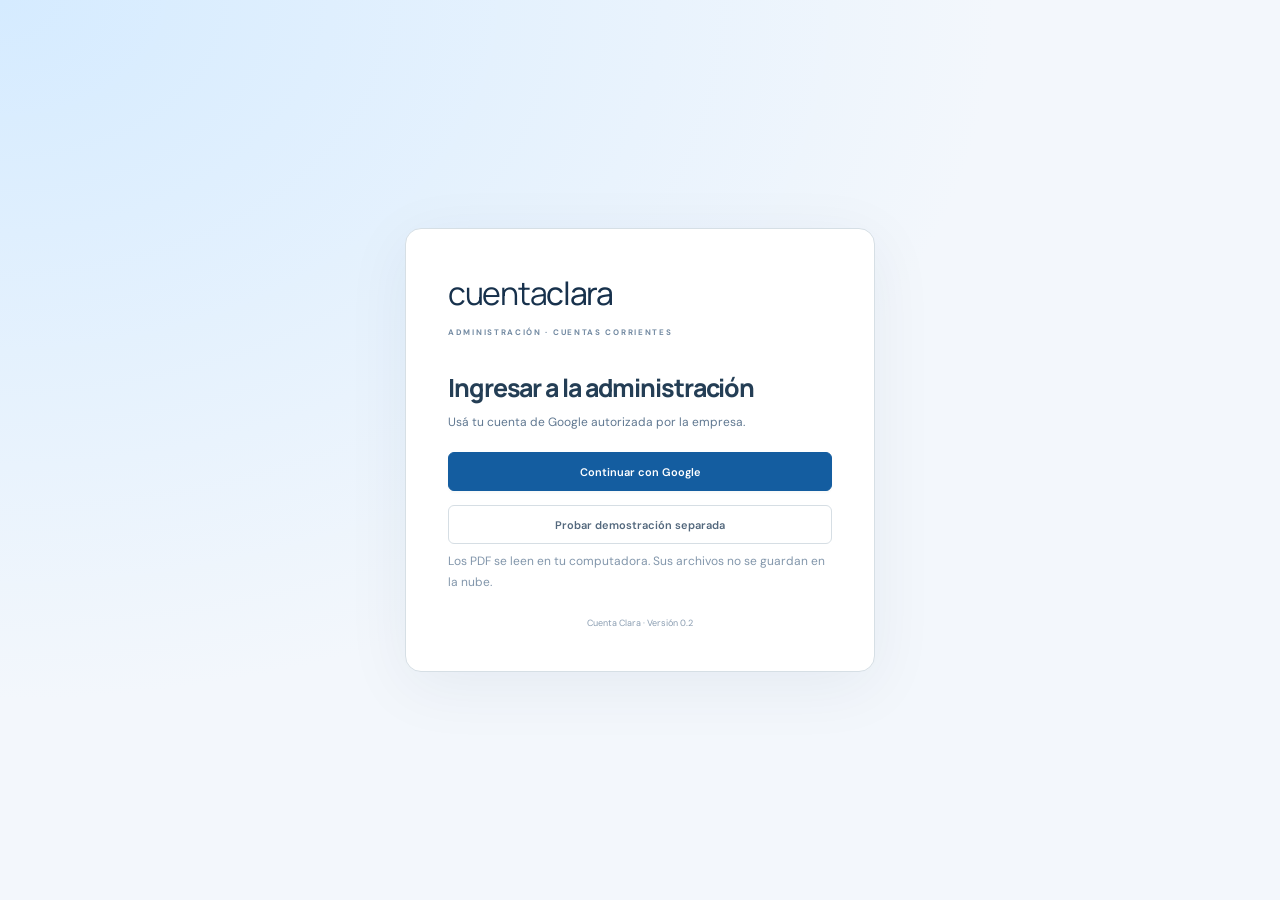
==== commit f566509b: "Add files via upload" ====
--- a/docs/index.html
+++ b/docs/index.html
@@ -1,6 +1,6 @@
 <!doctype html>
-<html lang="es-AR"><head><meta charset="UTF-8"><meta name="viewport" content="width=device-width, initial-scale=1.0"><meta name="theme-color" content="#174c43"><title>Cuenta Clara · Administración</title>  <script type="module" crossorigin src="./assets/index-BOYh2QRl.js"></script>
-  <link rel="modulepreload" crossorigin href="./assets/style-Cfg3qlSr.js">
+<html lang="es-AR"><head><meta charset="UTF-8"><meta name="viewport" content="width=device-width, initial-scale=1.0"><meta name="theme-color" content="#174c43"><title>Cuenta Clara · Administración</title>  <script type="module" crossorigin src="./assets/index-CywZRTTH.js"></script>
+  <link rel="modulepreload" crossorigin href="./assets/style-DjP3zGZ2.js">
   <link rel="modulepreload" crossorigin href="./assets/domain-D1X_WemY.js">
-  <link rel="stylesheet" crossorigin href="./assets/style-BJ0FWhOJ.css">
+  <link rel="stylesheet" crossorigin href="./assets/style-CZ047mNb.css">
 </head><body><div id="app"></div><div id="modal-root"></div><div id="toast" role="status"></div></body></html>
--- a/docs/assets/style-CZ047mNb.css
+++ b/docs/assets/style-CZ047mNb.css
@@ -0,0 +1 @@
+@import"https://fonts.googleapis.com/css2?family=DM+Sans:wght@400;450;500;550;600;650;700&family=Manrope:wght@400;500;600;650;700;750;800&display=swap";:root{font-family:DM Sans,Arial,sans-serif;color:#26313d;background:#f2f5f7;font-synthesis:none;--primary:#17314c;--muted:#678099;--border:#dee5ea;--soft:#edf1f4;--amber:#a66d20}*{box-sizing:border-box}body{margin:0}button,input,select,textarea{font:inherit}button,a,input,select,textarea{-webkit-tap-highlight-color:transparent}button{cursor:pointer}button:disabled{cursor:not-allowed;opacity:.45}button:focus-visible,a:focus-visible,input:focus-visible,select:focus-visible,textarea:focus-visible,label:focus-visible{outline:3px solid #97abb9;outline-offset:3px}button{color:inherit}svg{width:20px;height:20px;flex-shrink:0;vertical-align:middle}a{color:inherit;text-decoration:none}h1,h2,h3,p{margin-top:0}h1,h2,h3{font-family:Manrope,DM Sans,sans-serif}h1{font-size:30px;font-weight:750;letter-spacing:-1.1px;margin-bottom:10px;line-height:1.25}h2{font-size:16px;letter-spacing:-.3px;margin-bottom:7px;font-weight:750}h3{font-size:15px;font-weight:700;margin-bottom:10px}p{font-size:14px;color:#607891;line-height:1.65}small{font-size:12px}.shell{display:flex;min-height:100vh}aside{width:246px;background:#fff;border-right:1px solid var(--border);position:fixed;inset:0 auto 0 0;display:flex;flex-direction:column;padding:32px 20px 0;z-index:20}.brand{display:flex;gap:10px;align-items:center;padding:0 10px;font-family:Manrope,sans-serif;font-size:25px;letter-spacing:-1.3px;font-weight:800;color:var(--primary)}.brand-mark{background:var(--primary);color:#fff;width:36px;height:38px;display:grid;place-items:center;border-radius:11px;transform:rotate(-6deg)}.brand-mark svg{width:25px;height:25px;transform:rotate(6deg)}.brand-light{font-weight:450}.brand small{display:block;font:600 8px DM Sans,sans-serif;letter-spacing:2.25px;margin-top:3px;color:#7a90a6}.workspace{display:flex;align-items:center;gap:10px;padding:14px 10px;border:1px solid var(--border);border-radius:9px;margin:32px 0 27px;font-size:12px;font-weight:650}.workspace-icon{display:grid;place-items:center;width:30px;height:32px;border-radius:6px;background:#e8edf1;color:#4c5e71;font-size:14px}.workspace small{display:block;color:#798fa5;font-size:10px;font-weight:400;margin-top:4px}.workspace-dot{margin-left:auto;width:6px;height:6px;border-radius:50%;background:#8397ac}.nav-label{font-size:9px;font-weight:700;letter-spacing:1.6px;color:#8095ab;padding-left:14px;display:block;margin-bottom:12px}.nav-label.second{margin-top:30px;margin-bottom:12px}nav{display:flex;flex-direction:column;gap:5px}.nav-item{border:0;background:none;display:flex;align-items:center;width:100%;height:44px;padding:0 13px;gap:12px;text-align:left;font-size:12px;color:#627a93;border-radius:7px;position:relative}.nav-item svg{width:18px;height:18px}.nav-item.active{background:#eaeff2;color:#25405b;font-weight:700}.nav-item.active:before{content:"";position:absolute;left:-20px;width:3px;height:25px;border-radius:0 3px 3px 0;background:var(--primary)}.nav-item:hover:not(.active){background:#f3f5f7}.nav-count{font-size:10px;min-width:22px;text-align:center;background:#d9e2e8;border-radius:5px;padding:3px 4px;margin-left:auto}.sidebar-bottom{margin-top:auto;padding-top:30px}.connection{font-size:11px;color:#54697f;display:flex;align-items:center;gap:7px;margin:0 10px 8px}.connection span{width:6px;height:6px;background:#7088a0;border-radius:50%}.sidebar-bottom p{font-size:10px;line-height:1.7;margin-left:10px;color:#889baf}.profile{border-top:1px solid var(--border);padding:22px 2px;display:flex;gap:10px;align-items:center;font-size:11px;font-weight:650}.avatar{border-radius:50%;width:34px;height:34px;display:grid;place-items:center;font-size:11px;background:#e5eaee;color:#4a5f74}.profile small{display:block;font-size:10px;color:#7f94a9;margin-top:4px;font-weight:400}.profile button{border:0;background:none;margin-left:auto;padding:4px;color:#7188a0}.profile svg{width:17px}.main{margin-left:246px;width:calc(100% - 246px);min-width:0;display:flex;flex-direction:column}header{height:78px;background:#fff;border-bottom:1px solid var(--border);display:flex;align-items:center;justify-content:space-between;padding:0 36px;gap:20px}.breadcrumb{display:flex;align-items:center;gap:12px;font-size:11px;color:#889cb0}.breadcrumb svg{width:12px;height:12px}.breadcrumb strong{color:#4d6074;font-weight:500}.header-right{display:flex;align-items:center;gap:24px}.period-pill{display:flex;gap:6px;align-items:center;font-size:10px;padding:7px 10px;background:#eff2f5;border:1px solid #e4e9ed;border-radius:5px;color:#596f86}.period-pill svg{width:12px;height:12px}.date-label{font-size:11px;color:#67809a}.demo-bar{padding:9px 36px;background:#f2efdf;display:flex;align-items:center;justify-content:space-between;gap:12px;color:#8b7c51;font-size:10px;border-bottom:1px solid #eae6d5}.demo-bar strong{font-size:9px;letter-spacing:.6px}.demo-bar button{border:0;background:none;color:#7e7045;font-size:10px;display:flex;gap:6px;align-items:center;white-space:nowrap}.demo-bar svg{width:13px;height:13px}.update-bar{background:#e1edf5;border-bottom:1px solid #c9dde9;display:flex;align-items:center;justify-content:space-between;padding:12px 36px;font-size:13px;color:#2c5d73}.update-bar[hidden]{display:none}.update-bar button{border:1px solid #a4c3d5;border-radius:5px;background:#fff;padding:6px 12px;color:#275e75}.page-heading{display:flex;justify-content:space-between;align-items:center;gap:20px;margin-bottom:30px}.page-heading p{font-size:12px;margin-bottom:0}.eyebrow{font-size:9px;letter-spacing:1.7px;font-weight:700;color:#738aa2;margin-bottom:11px}.heading-actions{display:flex;gap:10px;flex-shrink:0}.btn{height:39px;display:inline-flex;align-items:center;justify-content:center;gap:8px;padding:0 15px;border-radius:6px;border:1px solid transparent;font-size:11px;font-weight:600;white-space:nowrap;text-decoration:none}.btn svg{width:15px;height:15px}.btn.primary{background:var(--primary);color:#fff;border-color:var(--primary);box-shadow:0 2px 2px #17314c08}.btn.primary:hover{background:#224161}.btn.secondary{border-color:#d6dee4;background:#fff;color:#53687d}.btn.secondary:hover{background:#eff3f6}.btn.danger{background:#fff5f2;border-color:#e4c8c0;color:#a4533c}.btn.wide{width:100%;margin:7px 0}.btn.small{height:29px;font-size:10px;padding:0 12px}main{padding:35px 36px 50px;flex:1;max-width:1760px;width:100%;align-self:center}.stats{display:grid;grid-template-columns:repeat(4,minmax(0,1fr));gap:16px;margin-bottom:26px}.stat{background:#fff;border:1px solid var(--border);border-radius:9px;min-height:146px;padding:21px 20px 17px;box-shadow:0 2px 3px #28394b02}.stat-top{display:flex;align-items:center;justify-content:space-between;gap:4px;font-size:11px;color:#68819b}.stat-icon{display:grid;place-items:center;width:29px;height:29px;border-radius:7px;background:#eef3f6;color:#647c95}.stat-icon svg{width:15px;height:15px}.stat>strong{display:block;font-family:Manrope,sans-serif;font-weight:750;font-size:25px;letter-spacing:-1.1px;margin:11px 0 8px;white-space:nowrap}.stat small{font-size:10px;color:#8296ab}.stat.featured{background:#17314c;color:#fff;border-color:#17314c;position:relative;overflow:hidden}.stat.featured:after{content:"";position:absolute;border:1px solid #ffffff0d;border-radius:50%;width:140px;height:140px;bottom:-90px;right:-15px;box-shadow:0 0 0 20px #ffffff03,0 0 0 40px #ffffff02}.stat.featured .stat-top{color:#c0ccd5}.stat.featured small{color:#aabbc7}.stat.featured .stat-icon{background:#ffffff12;color:#c4d1da}.panel{background:#fff;border:1px solid var(--border);border-radius:9px;overflow:hidden;box-shadow:0 2px 3px #28394b02}.panel-heading{display:flex;align-items:center;justify-content:space-between;padding:23px 24px 18px;gap:12px}.panel-heading p{font-size:10px;margin:0;color:#8397ac}.panel-heading h2{font-size:14px}.text-btn{display:inline-flex;align-items:center;gap:5px;padding:0;border:0;background:none;color:#475d73;font-size:10px;white-space:nowrap}.text-btn svg{width:13px;height:13px}.dashboard-grid{display:grid;grid-template-columns:1.7fr 1fr;gap:23px;margin-bottom:25px}.account-bar-row{display:flex;gap:13px;align-items:center;width:100%;background:none;border:0;border-top:1px solid #ebeff2;text-align:left;padding:17px 24px}.account-bar-row:hover{background:#f7fafc}.rank{font-size:10px;color:#8ea1b4;margin-top:-13px}.account-bar-main{flex:1;min-width:0}.account-bar-main strong{font-size:11px;font-weight:600}.account-bar-main small{font-size:9px;color:#7f94aa;display:block;margin-top:3px}.bar-track{display:block;background:#edf1f3;height:3px;border-radius:4px;margin-top:12px;max-width:300px}.bar-track>span{display:block;height:100%;background:#889cb0;border-radius:4px}.account-bar-row:first-of-type .bar-track>span{background:#44596e}.account-bar-amount{font-size:12px;display:flex;align-items:center;gap:16px;white-space:nowrap}.account-bar-amount svg{width:13px;height:13px;color:#a6b7c4}.quick-panel{display:flex;flex-direction:column;align-items:center;padding-bottom:20px;background:linear-gradient(145deg,#fff,#f6fafc)}.quick-panel .panel-heading{align-self:stretch}.quick-panel>p{max-width:260px;text-align:center;font-size:11px;padding:0 20px;color:#7189a1;line-height:1.8;margin-bottom:14px}.quick-panel>h3{font-size:14px;margin-bottom:8px}.quick-panel .wide{width:calc(100% - 48px);margin-top:auto}.import-illustration{position:relative;width:75px;height:77px;margin:7px 0 19px;border:1px solid #d6dee4;border-radius:14px;background:#ebf1f5;display:grid;place-items:center;transform:rotate(-7deg)}.import-illustration>svg{width:38px;height:38px;color:#5d748b}.import-illustration>span{position:absolute;bottom:-6px;right:-8px;width:27px;height:27px;background:#46617c;border:4px solid #fff;border-radius:50%;color:#fff;display:grid;place-items:center}.import-illustration>span svg{width:13px;height:13px}.privacy-note{font-size:9px;display:flex;align-items:center;gap:5px;color:#8a9db1;margin-top:8px}.privacy-note svg{width:11px;height:11px}.table-wrap{overflow:auto}table{width:100%;border-collapse:collapse;font-size:11px;text-align:left;white-space:nowrap}thead{background:#f6f8fa;color:#768da4}th{font-size:9px;font-weight:600;letter-spacing:.3px;padding:12px 22px;border-top:1px solid #e8edf0;border-bottom:1px solid #e4eaee}td{padding:16px 22px;border-bottom:1px solid #e9eef1;color:#54697f}tr:last-child td{border-bottom:0}tbody tr:hover{background:#f9fbfd}.num{text-align:right;font-variant-numeric:tabular-nums}.strong{font-weight:650;color:#394755}.cell-link{border:0;background:none;padding:0;font-size:11px;font-weight:600;color:#36495d;text-align:left}.cell-link:hover{text-decoration:underline}.cell-sub{display:block;color:#8599ad;font-size:9px;margin-top:5px;max-width:220px;overflow:hidden;text-overflow:ellipsis}.badge{display:inline-block;font-size:9px;line-height:1.5;padding:3px 7px;border-radius:4px;font-weight:500}.badge.green{background:#e8eef3;color:#586e84}.badge.gray{background:#ebf0f3;color:#6b839c}.badge.amber{background:#fbf1db;color:#ab873e}.badge.blue{background:#eaf0f5;color:#6b8a9d}.movement-icon{display:inline-grid;place-items:center;width:26px;height:26px;border-radius:7px;background:#e9eff3;margin-right:10px;color:#738aa2}.movement-icon svg{width:13px;height:13px}.toolbar{display:flex;align-items:center;gap:12px;padding:20px 22px;flex-wrap:wrap}.search-box{display:flex;align-items:center;gap:10px;min-width:270px;flex:1;height:38px;padding:0 12px;border:1px solid #d8e0e6;border-radius:6px;background:#fff}.search-box svg{width:15px;height:15px;color:#8397ac}.search-box input{width:100%;border:0;outline:0;font-size:11px;color:#516579;background:transparent}.search-box input::placeholder{color:#8c9fb2}.toolbar select{font-size:10px;min-width:150px;height:38px;border:1px solid #d8e0e6;color:#617992;border-radius:6px;background:#fff;padding:0 10px}.date-filters{display:flex;align-items:center;gap:14px;padding:0 22px 18px;font-size:10px;flex-wrap:wrap;color:#748ba3}.date-filters label{display:flex;align-items:center;gap:6px}.date-filters input{font-size:10px;border:1px solid var(--border);border-radius:4px;padding:5px;color:#5e758d}.date-filters>span{margin-left:auto;font-weight:600}.table-footer{border-top:1px solid var(--border);padding:15px 22px;display:flex;align-items:center;justify-content:space-between;font-size:10px;color:#7e93a9;gap:14px}.table-footer>div{display:flex;gap:6px}.credit-text{color:#56718c!important}.danger-text{color:#b45943!important}.muted{color:#7f94a9;font-size:11px}.empty{text-align:center;padding:40px 20px;color:#91a3b6}.empty>svg{width:33px;height:33px;margin-bottom:14px;color:#879baf}.empty h3{font-size:14px;color:#53687d}.empty p{font-size:11px;margin:0 auto 15px;max-width:380px}.import-layout{display:grid;grid-template-columns:1.9fr 1fr;gap:24px}.import-panel{padding-bottom:5px}.dropzone{display:flex;align-items:center;flex-direction:column;justify-content:center;margin:8px 24px 20px;padding:38px 20px;border:1.5px dashed #bdcbd5;border-radius:8px;background:#f7fafc;cursor:pointer;text-align:center;gap:12px}.dropzone.dragging{background:#dfe9f0;border-color:#465f78}.dropzone input{display:none}.upload-icon{width:53px;height:53px;border:1px solid #d7e0e7;background:#fff;border-radius:13px;display:grid;place-items:center;margin-bottom:7px;color:#566c83}.upload-icon svg{width:24px;height:24px}.dropzone>strong{font-size:15px}.dropzone>span:not(.btn):not(.upload-icon){font-size:11px;color:#7e93a9}.dropzone .btn{margin-top:5px}.upload-status{font-size:12px;text-align:center;color:#576e86;margin-bottom:10px}.import-steps{display:grid;grid-template-columns:repeat(3,1fr);gap:16px;padding:0 24px 20px}.import-steps>div{font-size:11px;position:relative;padding-left:32px}.import-steps span{position:absolute;left:0;top:-2px;border-radius:50%;width:23px;height:23px;background:#e7eef3;display:grid;place-items:center;color:#6a839c;font-size:10px}.import-steps p{font-size:10px;line-height:1.5;margin-top:5px}.import-help{padding:26px 24px;background:#f8fbfd}.round-icon{display:inline-grid;place-items:center;width:38px;height:38px;border:1px solid #d8e1e8;border-radius:10px;background:#e8f0f5;color:#5e7b98;margin-bottom:17px}.round-icon svg{width:18px;height:18px}.import-help h2{font-size:16px}.import-help p,.import-help h3{font-size:12px}.import-help ul,.rules-list{padding-left:17px;font-size:11px;color:#7188a0;line-height:1.9}.import-help li{margin-bottom:9px}hr{border:0;border-top:1px solid #dfe7ec;margin:23px 0}.callout{font-size:11px;color:#8b825d;background:#f6f3e7;border:1px solid #ede7d2;padding:13px 15px;border-radius:6px;line-height:1.7}.callout svg{width:15px;height:15px;margin-right:5px}.green-callout{color:#54687d;background:#ebf1f6;border-color:#d1dfe9}.review-panel{margin-top:25px}.review-table th,.review-table td{padding:11px 12px}.review-table input:not([type=checkbox]){width:150px;display:block;padding:7px 8px;font-size:10px;border:1px solid #dce3e8;border-radius:4px;margin:3px 0;color:#52667b;background:#fff}.review-table input[data-field=total]{width:105px}.review-table input[data-field=seller]{width:80px}.review-table input[type=checkbox]{accent-color:var(--primary)}.review-table td{vertical-align:top}.duplicate-row{background:#faf8f0}.three{grid-template-columns:repeat(3,1fr)}.total-row{background:#e9eff4;font-weight:700}.total-row td{color:#485c71}.close-banner{display:flex;align-items:center;gap:22px;background:#fff;border:1px solid var(--border);border-radius:9px;padding:27px;margin-bottom:16px}.close-banner .round-icon{margin:0;flex-shrink:0;width:48px;height:48px}.close-banner h2{text-transform:capitalize;font-size:23px}.close-banner p{font-size:11px;margin:0;max-width:600px}.close-banner .btn{margin-left:auto}.helper{font-size:11px;line-height:1.7;color:#8296ab}.spaced{margin-top:25px}.settings-grid{display:grid;grid-template-columns:repeat(2,1fr);gap:24px}.padded{padding:25px}.padded h2{margin-top:13px}.padded p{font-size:12px}.setting-line{display:flex;align-items:center;justify-content:space-between;gap:15px;border-bottom:1px solid #e6ecf1;padding:14px 0;font-size:11px;color:#7c91a7}.setting-line strong{font-size:11px;color:#52667a;text-align:right}.setting-line:last-child{border:0}.padded .callout{margin-top:22px}footer{display:flex;justify-content:space-between;gap:20px;margin:0 36px;border-top:1px solid var(--border);padding:19px 0;color:#7d93a9;font-size:9px}footer>span{color:#98acbb}.modal-open{overflow:hidden}.modal-backdrop{position:fixed;inset:0;background:#15263866;backdrop-filter:blur(3px);display:flex;align-items:center;justify-content:center;padding:35px;z-index:100}.modal{background:#fff;border:1px solid #cfdbe3;border-radius:12px;width:550px;max-width:100%;max-height:90vh;display:flex;flex-direction:column;box-shadow:0 20px 80px #182a3d33}.wide-modal{width:880px}.modal-heading{display:flex;align-items:center;justify-content:space-between;padding:25px 28px 20px;border-bottom:1px solid var(--border);flex-shrink:0}.modal-heading h2{font-size:22px;letter-spacing:-.7px;margin:0}.modal-heading .eyebrow{font-size:8px;margin-bottom:8px}.icon-btn{background:#eff4f7;border:0;border-radius:50%;width:30px;height:30px;display:grid;place-items:center;color:#768da4}.icon-btn svg{width:16px;height:16px}.modal-body{padding:24px 28px;overflow:auto;min-height:0}.modal-body p{font-size:12px}.modal-footer{display:flex;justify-content:flex-end;gap:9px;border-top:1px solid var(--border);padding:17px 28px;flex-shrink:0}.field{display:block;font-size:11px;font-weight:600;color:#586e84;margin-bottom:18px}.field>input,.field>select,.field>textarea{display:block;width:100%;height:40px;border:1px solid #d2dde5;border-radius:5px;padding:9px 11px;font-size:12px;color:#3d4e60;background:#fff;margin-top:8px}.field>textarea{height:90px;resize:vertical}.field .optional{font-weight:400;color:#869aaf}.form-grid{display:grid;grid-template-columns:1fr 1fr;gap:18px}.allocation-heading{display:flex;justify-content:space-between;gap:12px;align-items:center;margin-top:24px}.allocation-heading h3{margin:0}.allocation-list{border:1px solid #dce4ea;border-radius:6px;max-height:275px;overflow:auto}.allocation-row{display:flex;justify-content:space-between;align-items:center;gap:12px;padding:12px 15px;border-bottom:1px solid #e5ecf1}.allocation-row:last-child{border:0}.allocation-row strong{font-size:11px}.allocation-row small{display:block;font-size:10px;color:#798fa6;margin-top:5px}.allocation-row input{width:145px;height:35px;border:1px solid #cfdbe3;border-radius:5px;padding:7px 10px;text-align:right;font-size:12px;color:#3c5064}.payment-totals{display:flex;justify-content:space-between;background:#edf3f7;padding:17px 20px;border-radius:6px;margin:18px 0}.payment-totals span{display:block;font-size:10px;color:#738aa2;margin-bottom:5px}.payment-totals strong{font-size:19px;color:#3c5671}.mini-stats{display:flex;gap:30px;padding:20px 0;margin-bottom:16px;border-bottom:1px solid var(--border)}.mini-stats small{display:block;color:#798fa6;font-size:10px;margin-bottom:9px}.mini-stats strong{font-family:Manrope;font-size:22px;letter-spacing:-.6px}.account-meta{font-size:12px;color:#758ca3}.modal .table-wrap{margin:0 -5px}.modal td,.modal th{padding:12px 10px;font-size:10px}.detail-grid{display:grid;grid-template-columns:repeat(3,1fr);gap:24px;margin-bottom:25px}.detail-grid small{display:block;font-size:10px;color:#8397ac;margin-bottom:8px}.detail-grid strong{font-size:12px;font-weight:600}.receipt-heading{display:flex;justify-content:space-between;gap:20px;padding-bottom:20px;border-bottom:2px solid #506a84}.receipt-heading h3{font-size:17px;margin-bottom:6px}.receipt-heading span{font-size:10px;color:#8599ad}.receipt-heading>strong{font-size:18px;color:#4f657c}.receipt-data{display:flex;justify-content:space-between;gap:20px;margin:25px 0}.receipt-data>div{display:flex;flex-direction:column;gap:6px}.receipt-data small{font-size:10px;color:#8da0b3}.receipt-data strong{font-size:13px}.receipt-data span{font-size:11px;color:#859aae}.receipt-amount{display:flex;justify-content:space-between;align-items:center;background:#eaf1f6;padding:21px 20px;margin-bottom:25px;border-radius:6px;font-size:12px;color:#657e97}.receipt-amount strong{font-size:24px;color:#35506c}.void-stamp{color:#a54d39;padding:10px;font-size:22px;border:2px solid #c98f7f;display:inline-block;margin-top:15px}.sr-only{position:absolute;width:1px;height:1px;overflow:hidden;clip:rect(0,0,0,0)}#form-error{color:#b0553b;font-size:12px;line-height:1.7;margin-top:15px}#form-error:empty{display:none}#toast{position:fixed;bottom:27px;left:calc(50% + 100px);transform:translate(-50%,20px);background:#253a4f;color:#fff;border:1px solid #4a5f75;border-radius:8px;padding:14px 22px;max-width:650px;font-size:12px;line-height:1.6;opacity:0;pointer-events:none;transition:opacity .15s,transform .15s;z-index:200;box-shadow:0 5px 20px #0002}#toast.show{opacity:1;transform:translate(-50%)}#toast.error{background:#874e3b;border-color:#aa7a5b}.desktop-only{display:none}@media(min-width:1550px){main{padding:42px 45px}.stat>strong{font-size:29px}.dashboard-grid{grid-template-columns:1.9fr 1fr}.account-bar-row{padding-top:20px;padding-bottom:20px}}@media(max-width:1250px){aside{width:215px;padding-left:16px;padding-right:16px}.main{margin-left:215px;width:calc(100% - 215px)}.brand{font-size:22px;padding:0 5px}.brand small{font-size:7px}.nav-item.active:before{left:-16px}header{padding:0 24px}.demo-bar{padding-left:24px;padding-right:24px}main{padding:28px 24px}.stat{padding:16px 14px;min-height:135px}.stat>strong{font-size:21px}.stats{gap:12px}.page-heading{align-items:flex-start}h1{font-size:27px}.heading-actions{flex-direction:column;gap:6px}.heading-actions .btn{height:33px}.dashboard-grid{gap:16px;grid-template-columns:1.55fr 1fr}.account-bar-row{padding-left:18px;padding-right:18px;gap:9px}.account-bar-amount{font-size:11px;gap:8px}.account-bar-main strong{font-size:10px}.account-bar-main small{font-size:8px}.quick-panel>h3{font-size:12px}.panel-heading{padding-left:18px;padding-right:18px}.date-label{display:none}.import-layout{grid-template-columns:1.6fr 1fr}.import-steps{gap:8px;padding-left:18px;padding-right:18px}.import-steps>div{padding-left:0;padding-top:29px}.import-steps span{top:0}.quick-panel>p{font-size:10px}td,th{padding-left:17px;padding-right:17px}.nav-item{font-size:11px}.table-footer{padding:12px 17px}.close-banner{padding:21px;gap:15px}.close-banner h2{font-size:20px}}@media(max-width:950px){.shell{display:none}.desktop-only{min-height:100vh;display:flex;align-items:center;justify-content:center;flex-direction:column;padding:40px;text-align:center}.desktop-only>svg{width:40px;height:40px;margin-bottom:25px;color:#566b80}.desktop-only h2{font-size:23px}.desktop-only p{max-width:350px;font-size:14px}.modal-backdrop{display:none}}@media print{aside,header,.demo-bar,.heading-actions,footer,.toolbar,.date-filters,.btn,.text-btn{display:none!important}.main{width:100%;margin:0}main{padding:0}.panel{border:0;box-shadow:none}.shell{display:block}.desktop-only{display:none}}.login-shell{min-height:100vh;display:grid;place-items:center;padding:35px;background:radial-gradient(ellipse at top left,#d6e0e8,transparent 55%),#f2f5f7}.login-card{width:470px;max-width:100%;padding:42px;border-radius:16px;background:#fff;border:1px solid #d6dfe5;box-shadow:0 14px 65px #17314c10}.login-brand{font-family:Manrope,sans-serif;font-size:32px;letter-spacing:-1.3px;color:#17314c;margin-bottom:12px}.login-brand strong{font-weight:450}.login-card .eyebrow{display:block;font-size:8px;margin-bottom:35px}.login-card h1{font-size:25px}.login-card p{font-size:12px}.login-version{display:block;text-align:center;font-size:9px;color:#8a9db1;margin-top:25px}.login-error{margin-bottom:20px;overflow-wrap:anywhere}.loading-screen{display:grid;place-items:center;min-height:100vh;color:#4d6379}.cloud-bar{background:#e9eef2;color:#4c5f73;border-color:#d6dfe6}.cloud-bar button{color:#4c5f73}#init-error{color:#a34e38;font-size:12px}.allocation-choice{display:flex;align-items:center;gap:10px}.allocation-choice input{width:18px;height:18px;accent-color:#244669}.allocation-row{gap:14px}.allocation-row input:disabled{opacity:.45;background:#eee}:root{color:#243e55;background:#f3f7fc;--primary:#145da0;--muted:#687e94;--border:#dce7f2;--soft:#edf6ff}.btn.primary:hover{background:#0c4b85}.stat.featured{background:linear-gradient(125deg,#124b85,#1877b9);border-color:#145da0}.nav-item.active{background:#e4f2ff;color:#125a96}.bar-track>span{background:#429bd8}.allocation-choice input{accent-color:#1673b8}.login-shell{background:radial-gradient(ellipse at top left,#d5ebff,transparent 55%),#f3f7fc}
